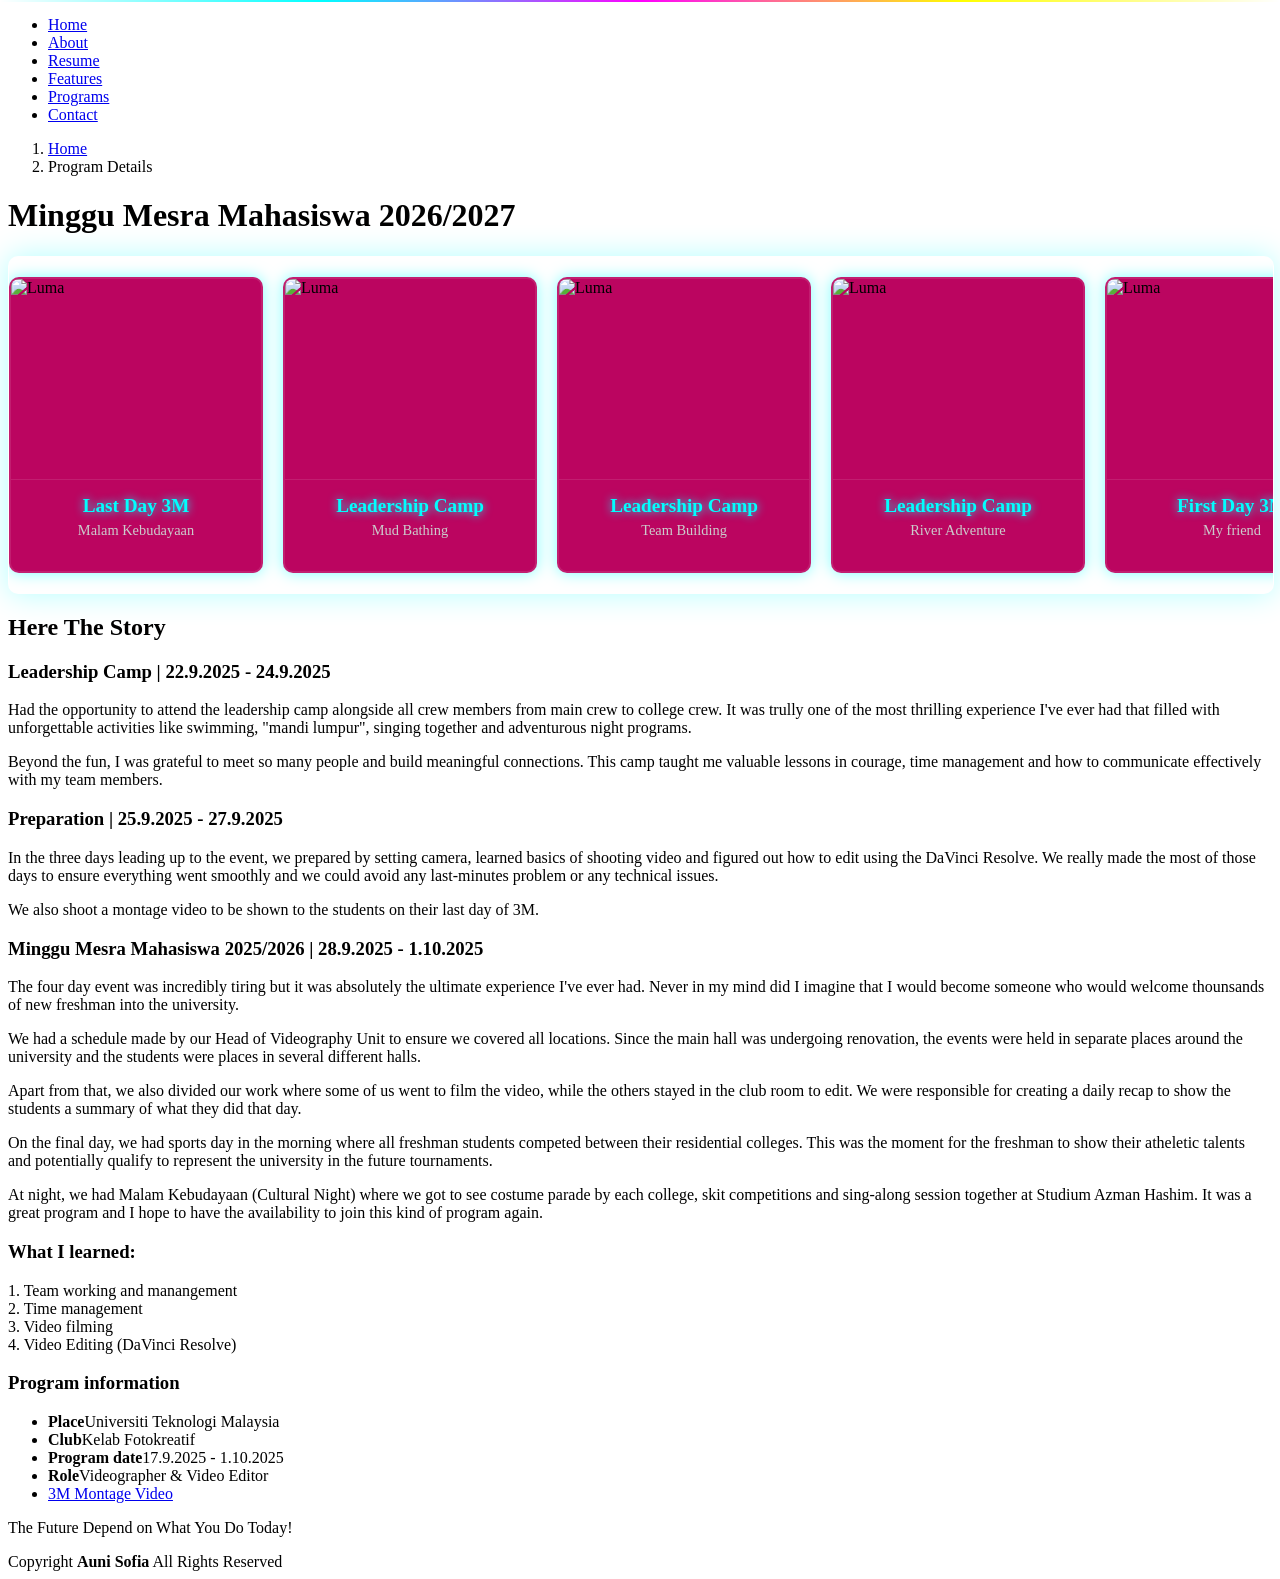
==== 3M2526.html @ 7560a404 "Update Portfolio" ====
<!DOCTYPE html>
<html lang="en">

<head>
  <meta charset="utf-8">
  <meta content="width=device-width, initial-scale=1.0" name="viewport">
  <title>Minggu Mesra Mahasiswa 2025/2026</title>
  <meta content="" name="description">
  <meta content="" name="keywords">

  <!-- Favicons -->
  <link href="assets/img/duckfavicon.png" rel="icon">
  <link href="assets/img/apple-touch-icon.png" rel="apple-touch-icon">

  <!-- Fonts -->
  <link href="https://fonts.googleapis.com" rel="preconnect">
  <link href="https://fonts.gstatic.com" rel="preconnect" crossorigin>
  <link href="https://fonts.googleapis.com/css2?family=Roboto:ital,wght@0,100;0,300;0,400;0,500;0,700;0,900;1,100;1,300;1,400;1,500;1,700;1,900&family=Poppins:ital,wght@0,100;0,200;0,300;0,400;0,500;0,600;0,700;0,800;0,900;1,100;1,200;1,300;1,400;1,500;1,600;1,700;1,800;1,900&family=Raleway:ital,wght@0,100;0,200;0,300;0,400;0,500;0,600;0,700;0,800;0,900;1,100;1,200;1,300;1,400;1,500;1,600;1,700;1,800;1,900&display=swap" rel="stylesheet">

  <!-- Vendor CSS Files -->
  <link href="assets/vendor/bootstrap/css/bootstrap.min.css" rel="stylesheet">
  <link href="assets/vendor/bootstrap-icons/bootstrap-icons.css" rel="stylesheet">
  <link href="assets/vendor/aos/aos.css" rel="stylesheet">
  <link href="assets/vendor/glightbox/css/glightbox.min.css" rel="stylesheet">
  <link href="assets/vendor/swiper/swiper-bundle.min.css" rel="stylesheet">

  <!-- Main CSS File -->
  <link href="assets/css/main.css" rel="stylesheet">

  <!-- =======================================================
  * Template Name: MyResume
  * Template URL: https://bootstrapmade.com/free-html-bootstrap-template-my-resume/
  * Updated: Jun 29 2024 with Bootstrap v5.3.3
  * Author: BootstrapMade.com
  * License: https://bootstrapmade.com/license/
  ======================================================== -->
</head>

<body class="portfolio-details-page">

  <header id="header" class="header d-flex flex-column justify-content-center">

    <i class="header-toggle d-xl-none bi bi-list"></i>

    <nav id="navmenu" class="navmenu">
      <ul>
        <li><a href="index.html"><i class="bi bi-house navicon"></i><span>Home</span></a></li>
        <li><a href="index.html"><i class="bi bi-person navicon"></i><span>About</span></a></li>
        <li><a href="index.html"><i class="bi bi-file-earmark-text navicon"></i><span>Resume</span></a></li>
        <li><a href="index.html"><i class="bi bi-images navicon"></i><span>Features</span></a></li>
        <li><a href="index.html"><i class="bi bi-hdd-stack navicon"></i><span>Programs</span></a></li>
        <li><a href="index.html"><i class="bi bi-envelope navicon"></i><span>Contact</span></a></li>
      </ul>
    </nav>

  </header>

  <main class="main">

    <!-- Page Title -->
    <div class="page-title" data-aos="fade">
      <div class="container">
        <nav class="breadcrumbs">
          <ol>
            <li><a href="index.html">Home</a></li>
            <li class="current">Program Details</li>
          </ol>
        </nav>
        <h1>Minggu Mesra Mahasiswa 2026/2027</h1>
      </div>
    </div><!-- End Page Title -->

    <!-- Portfolio Details Section -->
    <section id="portfolio-details" class="portfolio-details section">

      <div class="container" data-aos="fade-up">

        <div class="led-moving-gallery">
  <div class="led-track">
    <!-- Gambar akan berulang-ulang -->
    <div class="led-slide">
      <img src="assets/img/3m1.jpg" alt="Luma">
      <div class="led-caption">
        <h4>Last Day 3M</h4>
        <p>Malam Kebudayaan</p>
      </div>
    </div>

    <div class="led-slide">
      <img src="assets/img/3m2.jpg" alt="Luma">
      <div class="led-caption">
        <h4>Leadership Camp</h4>
        <p>Mud Bathing</p>
      </div>
    </div>

    <div class="led-slide">
      <img src="assets/img/3m3.jpg" alt="Luma">
      <div class="led-caption">
        <h4>Leadership Camp</h4>
        <p>Team Building</p>
      </div>
    </div>

    <div class="led-slide">
      <img src="assets/img/3m4.jpg" alt="Luma">
      <div class="led-caption">
        <h4>Leadership Camp</h4>
        <p>River Adventure</p>
      </div>
    </div>

    <div class="led-slide">
      <img src="assets/img/3m5.jpg" alt="Luma">
      <div class="led-caption">
        <h4>First Day 3M</h4>
        <p>My friend</p>
      </div>
    </div>

    <div class="led-slide">
      <img src="assets/img/3m6.jpg" alt="Luma">
      <div class="led-caption">
        <h4>Second Day 3M</h4>
        <p>Talk in the Lecture Hall</p>
      </div>
    </div>

    <div class="led-slide">
      <img src="assets/img/3m13.jpg" alt="Shell">
      <div class="led-caption">
        <h4>Last Day 3M</h4>
        <p>One with Firzana</p>
      </div>
    </div>

    <div class="led-slide">
      <img src="assets/img/3m8.jpg" alt="Luma">
      <div class="led-caption">
        <h4>Last Day</h4>
        <p>With Crew KFK</p>
      </div>
    </div>

    <div class="led-slide">
      <img src="assets/img/3m9.jpg" alt="Luma">
      <div class="led-caption">
        <h4>Last Day 3M</h4>
        <p>KFK Crew</p>
      </div>
    </div>

    <div class="led-slide">
      <img src="assets/img/3m10.jpg" alt="Luma">
      <div class="led-caption">
        <h4>Last Day 3M</h4>
        <p>Girls Crew</p>
      </div>
    </div>
    
    <div class="led-slide">
      <img src="assets/img/3m11.jpg" alt="Tune box">
      <div class="led-caption">
        <h4>Kelab Fotokreatif</h4>
        <p>3M Crew Members</p>
      </div>
    </div>
    
    <!-- Duplicate untuk infinite effect -->
    <div class="led-slide">
      <img src="assets/img/Auni4.jpg" alt="Luma">
      <div class="led-caption">
        <h4>Luma 100$</h4>
        <p>Typical baby with soft light</p>
      </div>
    </div>
    
    <div class="led-slide">
      <img src="assets/img/portfolio/product-1.jpg" alt="Tune box">
      <div class="led-caption">
        <h4>Tune box 60$</h4>
        <p>Digital mini speaker with a colorful design</p>
      </div>
    </div>
  </div>
</div>

<style>
.led-moving-gallery {
  width: 100%;
  overflow: hidden;
  background: #ffffff;
  padding: 20px 0;
  border-radius: 10px;
  box-shadow: 0 0 30px rgba(0, 255, 255, 0.3);
  border: 1px solid rgba(255, 255, 255, 0.1);
}

.led-track {
  display: flex;
  gap: 20px;
  animation: moveLED 30s linear infinite;
  width: fit-content;
}

.led-track:hover {
  animation-play-state: paused;
}

.led-slide {
  flex: 0 0 250px;
  background: #bb0560;
  border-radius: 10px;
  overflow: hidden;
  border: 2px solid rgba(255, 255, 255, 0.1);
  box-shadow: 0 0 15px rgba(0, 255, 255, 0.5);
  transition: all 0.3s ease;
}

.led-slide:hover {
  border-color: #f5d45d;
  box-shadow: 0 0 30px#f5d45d;
  transform: scale(1.05);
}

.led-slide img {
  width: 100%;
  height: 200px;
  object-fit: cover;
  display: block;
}

.led-caption {
  padding: 15px;
  background: #bb0560(255, 255, 255);
  color: white;
  text-align: center;
  border-top: 1px solid rgba(255, 255, 255, 0.1);
}

.led-caption h4 {
  margin: 0 0 5px 0;
  font-size: 1.2rem;
  color: cyan;
  text-shadow: 0 0 10px cyan;
  font-weight: bold;
}

.led-caption p {
  margin: 0;
  font-size: 0.9rem;
  color: #ccc;
}

/* Animasi bergerak macam LED signboard */
@keyframes moveLED {
  0% {
    transform: translateX(0);
  }
  100% {
    transform: translateX(-50%);
  }
}

/* Optional: Tambah LED background effect */
.led-moving-gallery::before {
  content: '';
  position: absolute;
  top: 0;
  left: 0;
  right: 0;
  height: 2px;
  background: linear-gradient(90deg, 
    transparent, 
    cyan, 
    magenta, 
    yellow, 
    transparent);
  animation: ledLine 2s linear infinite;
}

@keyframes ledLine {
  0% { transform: translateX(-100%); }
  100% { transform: translateX(100%); }
}

/* Responsive */
@media (max-width: 768px) {
  .led-slide {
    flex: 0 0 200px;
  }
  
  .led-slide img {
    height: 150px;
  }
  
  .led-caption h4 {
    font-size: 1rem;
  }
  
  .led-caption p {
    font-size: 0.8rem;
  }
}
</style>

        <div class="row justify-content-between gy-4 mt-4">

          <div class="col-lg-8" data-aos="fade-up">
            <div class="portfolio-description">
              <h2>Here The Story</h2>
              <h3>Leadership Camp | 22.9.2025 - 24.9.2025</h3>
              <p>
                Had the opportunity to attend the leadership camp alongside all crew members from main crew to college crew. It was trully one of the most thrilling
                experience I've ever had that filled with unforgettable activities like swimming, "mandi lumpur", singing together and adventurous night programs.
              </p>
              <p>
                Beyond the fun, I was grateful to meet so many people and build meaningful connections. This camp taught me valuable lessons in courage, time management
                and how to communicate effectively with my team members.
              </p>

              <h3>Preparation | 25.9.2025 - 27.9.2025</h3>
              <p>
                In the three days leading up to the event, we prepared by setting camera, learned basics of shooting video and figured out how to edit using the DaVinci Resolve.
                We really made the most of those days to ensure everything went smoothly and we could avoid any last-minutes problem or any technical issues.
              </p>

              <p>
                We also shoot a montage video to be shown to the students on their last day of 3M.
              </p>

              <h3>Minggu Mesra Mahasiswa 2025/2026 | 28.9.2025 - 1.10.2025</h3>
              <p>
                The four day event was incredibly tiring but it was absolutely the ultimate experience I've ever had. Never in my mind did I imagine that I would become someone who would
                welcome thounsands of new freshman into the university.

              <p>
                We had a schedule made by our Head of Videography Unit to ensure we covered all locations. Since the main hall was undergoing renovation, the events were held in separate places
                around the university and the students were places in several different halls.
              </p>

              <p>
                Apart from that, we also divided our work where some of us went to film the video, while the others stayed in the club room to edit. We were responsible for creating a daily recap 
                to show the students a summary of what they did that day.
              </p>

              <p>
                On the final day, we had sports day in the morning where all freshman students competed between their residential colleges. This was the moment for the freshman to show their atheletic 
                talents and potentially qualify to represent the university in the future tournaments.
              </p>

              <p>
                At night, we had Malam Kebudayaan (Cultural Night) where we got to see costume parade by each college, skit competitions and sing-along session together at Studium Azman Hashim.
                It was a great program and I hope to have the availability to join this kind of program again.
              </p>

              <h3>What I learned:</h3>
              <p>
                1. Team working and manangement<br>
                2. Time management<br>
                3. Video filming<br>
                4. Video Editing (DaVinci Resolve)<br>
              </p>

            </div>
          </div>

          <div class="col-lg-3" data-aos="fade-up" data-aos-delay="100">
            <div class="portfolio-info">
              <h3>Program information</h3>
              <ul>
                <li><strong>Place</strong>Universiti Teknologi Malaysia</li>
                <li><strong>Club</strong>Kelab Fotokreatif</li>
                <li><strong>Program date</strong>17.9.2025 - 1.10.2025</li>
                <li><strong>Role</strong>Videographer & Video Editor</li>
                <li><a href="https://youtu.be/CzvDU-JQU54?si=_xr0Dsc0VwHx9H28" class="btn-visit align-self-start">3M Montage Video</a></li>
              </ul>
            </div>
          </div>

        </div>

      </div>

    </section><!-- /Portfolio Details Section -->

  </main>

  <footer id="footer" class="footer position-relative light-background">
    <div class="container">
      <p>The Future Depend on What You Do Today!</p>
      <div class="social-links d-flex justify-content-center">
        <a href="https://github.com/Aunisofia"><i class="bi bi-github"></i></a>
        <a href="https://www.linkedin.com/in/aunisofia05"><i class="bi bi-linkedin"></i></a>
      </div>
      <div class="container">
        <div class="copyright">
          <span>Copyright</span> <strong class="px-1 sitename">Auni Sofia</strong> <span>All Rights Reserved</span>
        </div>
        <div class="credits">
          <!-- All the links in the footer should remain intact. -->
          <!-- You can delete the links only if you've purchased the pro version. -->
          <!-- Licensing information: https://bootstrapmade.com/license/ -->
          <!-- Purchase the pro version with working PHP/AJAX contact form: [buy-url] -->
          <!-- Designed by <a href="https://bootstrapmade.com/">BootstrapMade</a> Distribuited by <a href="https://themewagon.com">ThemeWagon</a> -->
        </div>
      </div>
    </div>
  </footer>

  <!-- Scroll Top -->
  <a href="#" id="scroll-top" class="scroll-top d-flex align-items-center justify-content-center"><i class="bi bi-arrow-up-short"></i></a>

  <!-- Preloader -->
  <div id="preloader"></div>

  <!-- Vendor JS Files -->
  <script src="assets/vendor/bootstrap/js/bootstrap.bundle.min.js"></script>
  <script src="assets/vendor/php-email-form/validate.js"></script>
  <script src="assets/vendor/aos/aos.js"></script>
  <script src="assets/vendor/typed.js/typed.umd.js"></script>
  <script src="assets/vendor/purecounter/purecounter_vanilla.js"></script>
  <script src="assets/vendor/waypoints/noframework.waypoints.js"></script>
  <script src="assets/vendor/glightbox/js/glightbox.min.js"></script>
  <script src="assets/vendor/imagesloaded/imagesloaded.pkgd.min.js"></script>
  <script src="assets/vendor/isotope-layout/isotope.pkgd.min.js"></script>
  <script src="assets/vendor/swiper/swiper-bundle.min.js"></script>

  <!-- Main JS File -->
  <script src="assets/js/main.js"></script>

</body>

</html>
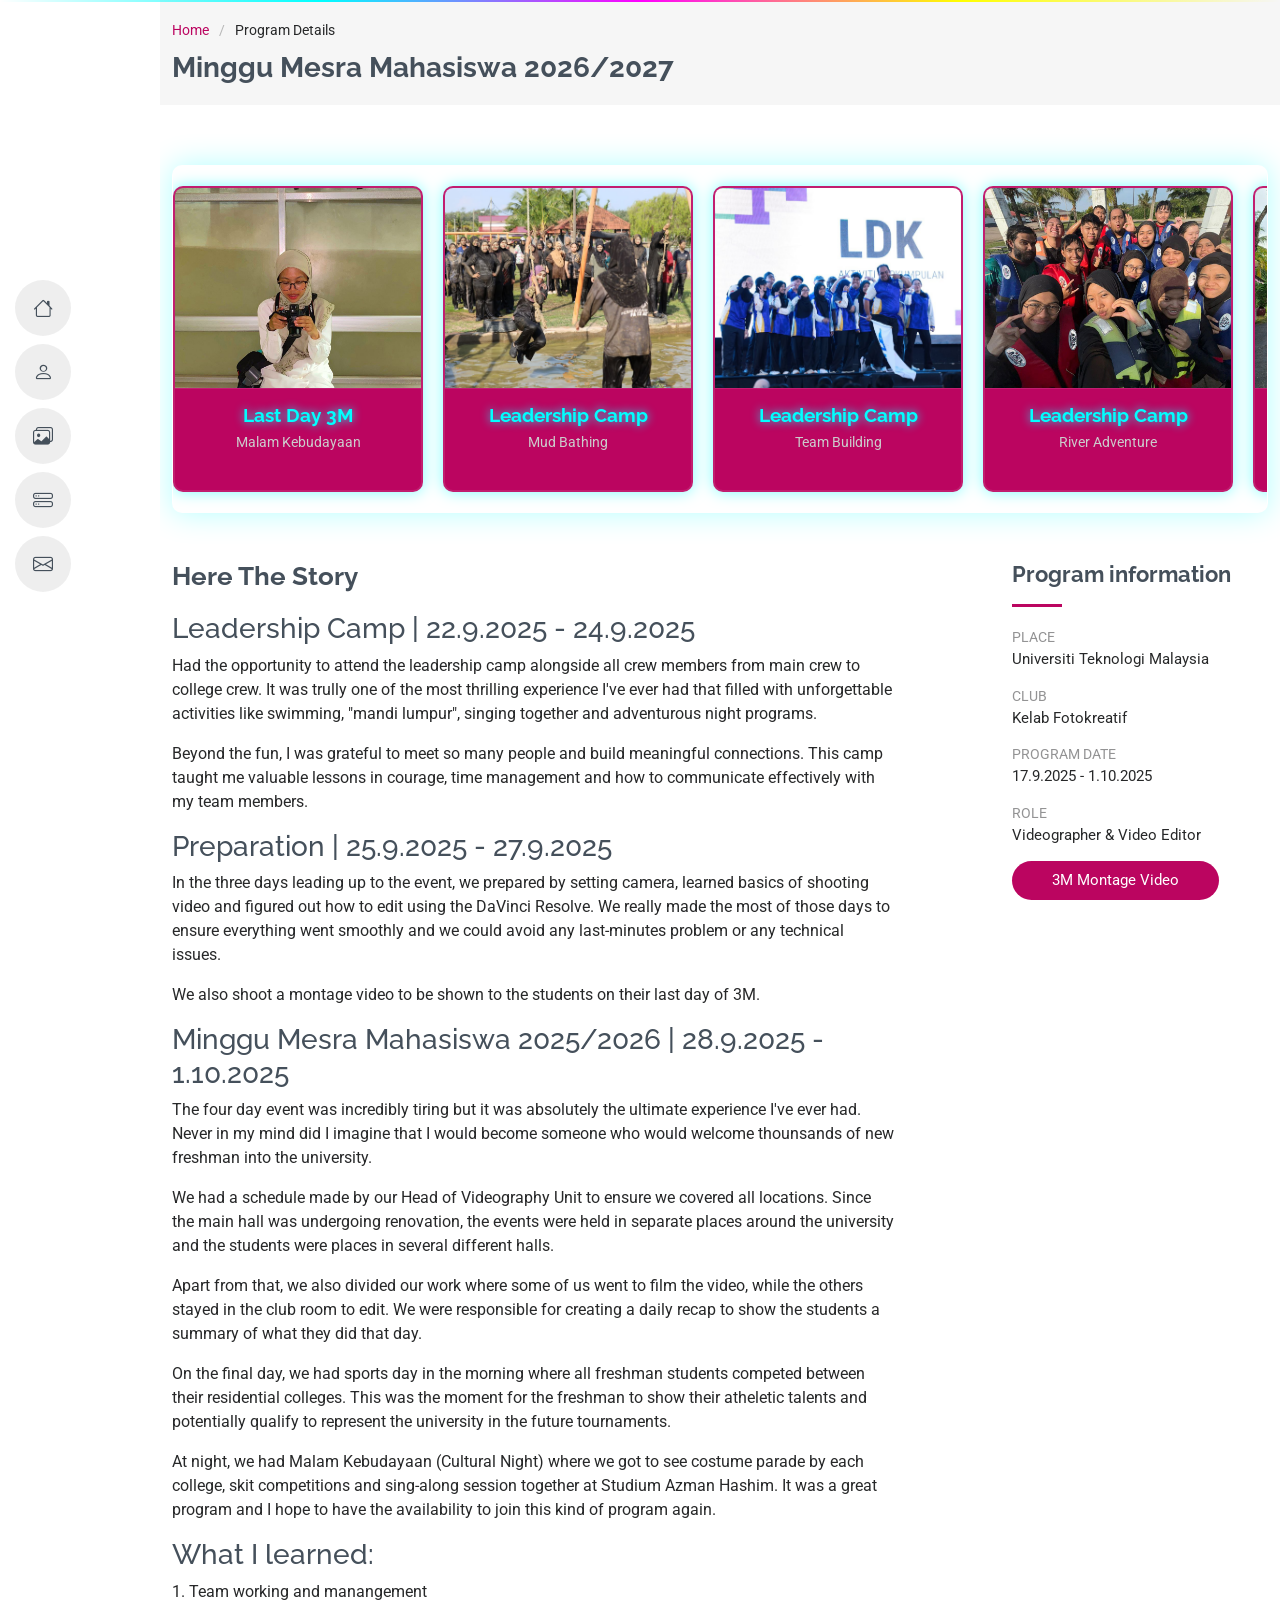
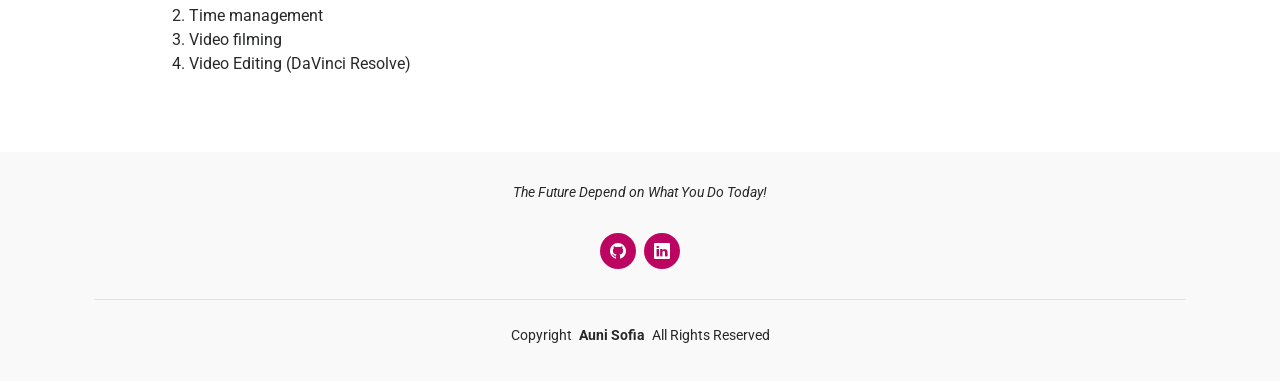
==== commit 1ec27206: "Update 3M2526.html" ====
--- a/3M2526.html
+++ b/3M2526.html
@@ -46,7 +46,9 @@
       <ul>
         <li><a href="index.html"><i class="bi bi-house navicon"></i><span>Home</span></a></li>
         <li><a href="index.html"><i class="bi bi-person navicon"></i><span>About</span></a></li>
-        <li><a href="index.html"><i class="bi bi-file-earmark-text navicon"></i><span>Resume</span></a></li>
+
+        <!-- <li><a href="#resume"><i class="bi bi-file-earmark-text navicon"></i><span>Resume</span></a></li> -->
+
         <li><a href="index.html"><i class="bi bi-images navicon"></i><span>Features</span></a></li>
         <li><a href="index.html"><i class="bi bi-hdd-stack navicon"></i><span>Programs</span></a></li>
         <li><a href="index.html"><i class="bi bi-envelope navicon"></i><span>Contact</span></a></li>
@@ -431,4 +433,4 @@
 
 </body>
 
-</html>+</html>
--- a/assets/css/main.css
+++ b/assets/css/main.css
@@ -0,0 +1,1556 @@
+/**
+* Template Name: MyResume
+* Template URL: https://bootstrapmade.com/free-html-bootstrap-template-my-resume/
+* Updated: Jun 29 2024 with Bootstrap v5.3.3
+* Author: BootstrapMade.com
+* License: https://bootstrapmade.com/license/
+*/
+
+/*--------------------------------------------------------------
+# Font & Color Variables
+# Help: https://bootstrapmade.com/color-system/
+--------------------------------------------------------------*/
+/* Fonts */
+:root {
+  --default-font: "Roboto",  system-ui, -apple-system, "Segoe UI", Roboto, "Helvetica Neue", Arial, "Noto Sans", "Liberation Sans", sans-serif, "Apple Color Emoji", "Segoe UI Emoji", "Segoe UI Symbol", "Noto Color Emoji";
+  --heading-font: "Raleway",  sans-serif;
+  --nav-font: "Poppins",  sans-serif;
+}
+
+/* Global Colors - The following color variables are used throughout the website. Updating them here will change the color scheme of the entire website */
+:root { 
+  --background-color: #ffffff; /* Background color for the entire website, including individual sections */
+  --default-color: #272829; /* Default color used for the majority of the text content across the entire website */
+  --heading-color: #45505b; /* Color for headings, subheadings and title throughout the website */
+  --accent-color: #bb0560; /* Accent color that represents your brand on the website. It's used for buttons, links, and other elements that need to stand out */
+  --surface-color: #ffffff; /* The surface color is used as a background of boxed elements within sections, such as cards, icon boxes, or other elements that require a visual separation from the global background. */
+  --contrast-color: #ffffff; /* Contrast color for text, ensuring readability against backgrounds of accent, heading, or default colors. */
+}
+
+/* Nav Menu Colors - The following color variables are used specifically for the navigation menu. They are separate from the global colors to allow for more customization options */
+:root {
+  --nav-color: #45505b;  /* The default color of the main navmenu links */
+  --nav-hover-color: #bb0560; /* Applied to main navmenu links when they are hovered over or active */
+  --nav-mobile-background-color: #ffffff; /* Used as the background color for mobile navigation menu */
+  --nav-dropdown-background-color: #ffffff; /* Used as the background color for dropdown items that appear when hovering over primary navigation items */
+  --nav-dropdown-color: #212529; /* Used for navigation links of the dropdown items in the navigation menu. */
+  --nav-dropdown-hover-color: #bb0560; /* Similar to --nav-hover-color, this color is applied to dropdown navigation links when they are hovered over. */
+}
+
+/* Color Presets - These classes override global colors when applied to any section or element, providing reuse of the sam color scheme. */
+
+.light-background {
+  --background-color: #f9f9f9;
+  --surface-color: #ffffff;
+}
+
+.dark-background {
+  --background-color: #060606;
+  --default-color: #ffffff;
+  --heading-color: #ffffff;
+  --surface-color: #252525;
+  --contrast-color: #ffffff;
+}
+
+/* Smooth scroll */
+:root {
+  scroll-behavior: smooth;
+}
+
+/*--------------------------------------------------------------
+# General Styling & Shared Classes
+--------------------------------------------------------------*/
+body {
+  color: var(--default-color);
+  background-color: var(--background-color);
+  font-family: var(--default-font);
+}
+
+a {
+  color: var(--accent-color);
+  text-decoration: none;
+  transition: 0.3s;
+}
+
+a:hover {
+  color: color-mix(in srgb, var(--accent-color), transparent 25%);
+  text-decoration: none;
+}
+
+h1,
+h2,
+h3,
+h4,
+h5,
+h6 {
+  color: var(--heading-color);
+  font-family: var(--heading-font);
+}
+
+/* PHP Email Form Messages
+------------------------------*/
+.php-email-form .error-message {
+  display: none;
+  background: #df1529;
+  color: #ffffff;
+  text-align: left;
+  padding: 15px;
+  margin-bottom: 24px;
+  font-weight: 600;
+}
+
+.php-email-form .sent-message {
+  display: none;
+  color: #ffffff;
+  background: #059652;
+  text-align: center;
+  padding: 15px;
+  margin-bottom: 24px;
+  font-weight: 600;
+}
+
+.php-email-form .loading {
+  display: none;
+  background: var(--surface-color);
+  text-align: center;
+  padding: 15px;
+  margin-bottom: 24px;
+}
+
+.php-email-form .loading:before {
+  content: "";
+  display: inline-block;
+  border-radius: 50%;
+  width: 24px;
+  height: 24px;
+  margin: 0 10px -6px 0;
+  border: 3px solid var(--accent-color);
+  border-top-color: var(--surface-color);
+  animation: php-email-form-loading 1s linear infinite;
+}
+
+@keyframes php-email-form-loading {
+  0% {
+    transform: rotate(0deg);
+  }
+
+  100% {
+    transform: rotate(360deg);
+  }
+}
+
+/*--------------------------------------------------------------
+# Global Header
+--------------------------------------------------------------*/
+.header {
+  color: var(--default-color);
+  position: fixed;
+  top: 0;
+  left: 0;
+  bottom: 0;
+  padding: 0 15px;
+  transition: all ease-in-out 0.3s;
+  overflow-y: auto;
+  z-index: 997;
+  min-width: 200px;
+}
+
+@media (max-width: 1199px) {
+  .header {
+    background-color: var(--background-color);
+    border-right: 1px solid color-mix(in srgb, var(--default-color), transparent 90%);
+    width: 300px;
+    left: -100%;
+  }
+}
+
+@media (min-width: 1200px) and (max-width: 1600px) {
+  .header~main {
+    margin-left: 160px;
+  }
+
+  .header~main .hero {
+    margin-left: -160px;
+    width: 100vw;
+  }
+}
+
+.header.header-show {
+  left: 0;
+}
+
+.header .header-toggle {
+  color: var(--contrast-color);
+  background-color: var(--accent-color);
+  font-size: 22px;
+  display: flex;
+  align-items: center;
+  justify-content: center;
+  width: 40px;
+  height: 40px;
+  border-radius: 50%;
+  cursor: pointer;
+  position: fixed;
+  top: 15px;
+  right: 15px;
+  z-index: 9999;
+  transition: background-color 0.3s;
+}
+
+.header .header-toggle:hover {
+  color: var(--contrast-color);
+  background-color: color-mix(in srgb, var(--accent-color) 90%, white 15%);
+}
+
+/*--------------------------------------------------------------
+# Navigation Menu
+--------------------------------------------------------------*/
+.navmenu {
+  padding: 0;
+  z-index: 9997;
+}
+
+.navmenu ul {
+  list-style: none;
+  padding: 0 0 20px 0;
+  margin: 0;
+  width: 140px;
+}
+
+.navmenu a,
+.navmenu a:focus {
+  color: var(--nav-color);
+  font-family: var(--nav-font);
+  display: flex;
+  align-items: center;
+  padding: 10px 18px;
+  margin-bottom: 8px;
+  font-size: 15px;
+  border-radius: 50px;
+  background: color-mix(in srgb, var(--default-color), transparent 92%);
+  height: 56px;
+  width: 100%;
+  overflow: hidden;
+  transition: 0.3s;
+}
+
+.navmenu a i,
+.navmenu a:focus i {
+  font-size: 20px;
+}
+
+.navmenu a span,
+.navmenu a:focus span {
+  padding: 0 5px 0 7px;
+}
+
+@media (min-width: 992px) {
+
+  .navmenu a,
+  .navmenu a:focus {
+    max-width: 56px;
+  }
+
+  .navmenu a span,
+  .navmenu a:focus span {
+    display: none;
+  }
+}
+
+.navmenu a:hover,
+.navmenu .active,
+.navmenu .active:focus,
+.navmenu li:hover>a {
+  color: var(--contrast-color);
+  background: var(--nav-hover-color);
+}
+
+.navmenu a:hover,
+.navmenu li:hover>a {
+  max-width: 100%;
+  color: var(--contrast-color);
+}
+
+.navmenu a:hover span,
+.navmenu li:hover>a span {
+  display: block;
+}
+
+/*--------------------------------------------------------------
+# Global Footer
+--------------------------------------------------------------*/
+.footer {
+  color: var(--default-color);
+  background-color: var(--background-color);
+  font-size: 14px;
+  text-align: center;
+  padding: 30px 0;
+  position: relative;
+}
+
+.footer h3 {
+  font-size: 36px;
+  font-weight: 700;
+  position: relative;
+  padding: 0;
+  margin: 0 0 15px 0;
+}
+
+.footer p {
+  font-size: 15;
+  font-style: italic;
+  padding: 0;
+  margin: 0 0 30px 0;
+}
+
+.footer .social-links {
+  margin: 0 0 30px 0;
+}
+
+.footer .social-links a {
+  font-size: 16px;
+  display: flex;
+  align-items: center;
+  justify-content: center;
+  background: var(--accent-color);
+  color: var(--contrast-color);
+  line-height: 1;
+  margin: 0 4px;
+  border-radius: 50%;
+  text-align: center;
+  width: 36px;
+  height: 36px;
+  transition: 0.3s;
+}
+
+.footer .social-links a:hover {
+  background: color-mix(in srgb, var(--accent-color), transparent 20%);
+  text-decoration: none;
+}
+
+.footer .copyright {
+  padding-top: 25px;
+  border-top: 1px solid color-mix(in srgb, var(--default-color), transparent 90%);
+}
+
+.footer .credits {
+  font-size: 13px;
+  padding-top: 5px;
+}
+
+/*--------------------------------------------------------------
+# Preloader
+--------------------------------------------------------------*/
+#preloader {
+  position: fixed;
+  inset: 0;
+  z-index: 999999;
+  overflow: hidden;
+  background: var(--background-color);
+  transition: all 0.6s ease-out;
+}
+
+#preloader:before {
+  content: "";
+  position: fixed;
+  top: calc(50% - 30px);
+  left: calc(50% - 30px);
+  border: 6px solid #ffffff;
+  border-color: var(--accent-color) transparent var(--accent-color) transparent;
+  border-radius: 50%;
+  width: 60px;
+  height: 60px;
+  animation: animate-preloader 1.5s linear infinite;
+}
+
+@keyframes animate-preloader {
+  0% {
+    transform: rotate(0deg);
+  }
+
+  100% {
+    transform: rotate(360deg);
+  }
+}
+
+/*--------------------------------------------------------------
+# Scroll Top Button
+--------------------------------------------------------------*/
+.scroll-top {
+  position: fixed;
+  visibility: hidden;
+  opacity: 0;
+  right: 15px;
+  bottom: -15px;
+  z-index: 99999;
+  background-color: var(--accent-color);
+  width: 44px;
+  height: 44px;
+  border-radius: 50px;
+  transition: all 0.4s;
+}
+
+.scroll-top i {
+  font-size: 24px;
+  color: var(--contrast-color);
+  line-height: 0;
+}
+
+.scroll-top:hover {
+  background-color: color-mix(in srgb, var(--accent-color), transparent 20%);
+  color: var(--contrast-color);
+}
+
+.scroll-top.active {
+  visibility: visible;
+  opacity: 1;
+  bottom: 15px;
+}
+
+/*--------------------------------------------------------------
+# Disable aos animation delay on mobile devices
+--------------------------------------------------------------*/
+@media screen and (max-width: 768px) {
+  [data-aos-delay] {
+    transition-delay: 0 !important;
+  }
+}
+
+/*--------------------------------------------------------------
+# Global Page Titles & Breadcrumbs
+--------------------------------------------------------------*/
+.page-title {
+  --background-color: color-mix(in srgb, var(--default-color), transparent 96%);
+  color: var(--default-color);
+  background-color: var(--background-color);
+  padding: 20px 0;
+  position: relative;
+}
+
+.page-title h1 {
+  font-size: 28px;
+  font-weight: 700;
+  margin: 0;
+}
+
+.page-title .breadcrumbs ol {
+  display: flex;
+  flex-wrap: wrap;
+  list-style: none;
+  padding: 0 0 10px 0;
+  margin: 0;
+  font-size: 14px;
+  font-weight: 400;
+}
+
+.page-title .breadcrumbs ol li+li {
+  padding-left: 10px;
+}
+
+.page-title .breadcrumbs ol li+li::before {
+  content: "/";
+  display: inline-block;
+  padding-right: 10px;
+  color: color-mix(in srgb, var(--default-color), transparent 70%);
+}
+
+/*--------------------------------------------------------------
+# Global Sections
+--------------------------------------------------------------*/
+section,
+.section {
+  color: var(--default-color);
+  background-color: var(--background-color);
+  padding: 60px 0;
+  overflow: clip;
+}
+
+/*--------------------------------------------------------------
+# Global Section Titles
+--------------------------------------------------------------*/
+.section-title {
+  text-align: center;
+  padding-bottom: 60px;
+  position: relative;
+}
+
+.section-title h2 {
+  font-size: 32px;
+  font-weight: 700;
+  margin-bottom: 20px;
+  padding-bottom: 20px;
+  position: relative;
+}
+
+.section-title h2:before {
+  content: "";
+  position: absolute;
+  display: block;
+  width: 160px;
+  height: 1px;
+  background: color-mix(in srgb, var(--default-color), transparent 60%);
+  left: 0;
+  right: 0;
+  bottom: 1px;
+  margin: auto;
+}
+
+.section-title h2::after {
+  content: "";
+  position: absolute;
+  display: block;
+  width: 60px;
+  height: 3px;
+  background: var(--accent-color);
+  left: 0;
+  right: 0;
+  bottom: 0;
+  margin: auto;
+}
+
+.section-title p {
+  margin-bottom: 0;
+}
+
+/*--------------------------------------------------------------
+# Hero Section
+--------------------------------------------------------------*/
+.hero {
+  width: 100%;
+  min-height: 100vh;
+  position: relative;
+  padding: 80px 0;
+  display: flex;
+  align-items: center;
+  justify-content: center;
+}
+
+.hero img {
+  position: absolute;
+  inset: 0;
+  display: block;
+  width: 100%;
+  height: 100%;
+  object-fit: cover;
+  z-index: 1;
+}
+
+.hero:before {
+  content: "";
+  background: color-mix(in srgb, var(--background-color), transparent 30%);
+  position: absolute;
+  inset: 0;
+  z-index: 2;
+}
+
+.hero .container {
+  position: relative;
+  z-index: 3;
+}
+
+.hero h2 {
+  margin: 0;
+  font-size: 64px;
+  font-weight: 700;
+}
+
+.hero p {
+  margin: 5px 0 0 0;
+  font-size: 26px;
+}
+
+.hero p span {
+  letter-spacing: 1px;
+  border-bottom: 2px solid var(--accent-color);
+}
+
+.hero .social-links {
+  margin-top: 25px;
+}
+
+.hero .social-links a {
+  font-size: 20px;
+  display: inline-block;
+  color: color-mix(in srgb, var(--default-color), transparent 30%);
+  line-height: 1;
+  margin-right: 20px;
+  transition: 0.3s;
+}
+
+.hero .social-links a:hover {
+  color: var(--accent-color);
+}
+
+@media (max-width: 768px) {
+  .hero h2 {
+    font-size: 32px;
+  }
+
+  .hero p {
+    font-size: 20px;
+  }
+}
+
+/*--------------------------------------------------------------
+# About Section
+--------------------------------------------------------------*/
+.about .content h2 {
+  font-weight: 700;
+  font-size: 24px;
+}
+
+.about .content ul {
+  list-style: none;
+  padding: 0;
+}
+
+.about .content ul li {
+  margin-bottom: 20px;
+  display: flex;
+  align-items: center;
+}
+
+.about .content ul strong {
+  margin-right: 10px;
+}
+
+.about .content ul i {
+  font-size: 16px;
+  margin-right: 5px;
+  color: var(--accent-color);
+  line-height: 0;
+}
+
+/*--------------------------------------------------------------
+# Stats Section
+--------------------------------------------------------------*/
+.stats i {
+  background-color: var(--accent-color);
+  color: var(--contrast-color);
+  width: 54px;
+  height: 54px;
+  font-size: 24px;
+  border-radius: 50px;
+  display: inline-flex;
+  align-items: center;
+  justify-content: center;
+  position: relative;
+  z-index: 1;
+}
+
+.stats .stats-item {
+  margin-top: 10px;
+  width: 100%;
+  position: relative;
+  text-align: center;
+  z-index: 0;
+}
+
+.stats .stats-item span {
+  font-size: 36px;
+  display: block;
+  font-weight: 700;
+  color: color-mix(in srgb, var(--default-color), transparent 20%);
+}
+
+.stats .stats-item p {
+  padding: 0;
+  margin: 0;
+  color: color-mix(in srgb, var(--default-color), transparent 50%);
+  font-size: 16px;
+}
+
+/*--------------------------------------------------------------
+# Skills Section
+--------------------------------------------------------------*/
+.skills .progress {
+  height: 60px;
+  display: block;
+  background: none;
+  border-radius: 0;
+}
+
+.skills .progress .skill {
+  color: var(--heading-color);
+  padding: 0;
+  margin: 0 0 6px 0;
+  text-transform: uppercase;
+  display: block;
+  font-weight: 600;
+  font-family: var(--heading-font);
+}
+
+.skills .progress .skill .val {
+  float: right;
+  font-style: normal;
+}
+
+.skills .progress-bar-wrap {
+  background: color-mix(in srgb, var(--default-color), transparent 90%);
+  height: 10px;
+}
+
+.skills .progress-bar {
+  width: 1px;
+  height: 10px;
+  transition: 0.9s;
+  background-color: var(--accent-color);
+}
+
+/*--------------------------------------------------------------
+# Resume Section
+--------------------------------------------------------------*/
+.resume .resume-title {
+  color: var(--heading-color);
+  font-size: 26px;
+  font-weight: 700;
+  margin-top: 20px;
+  margin-bottom: 20px;
+}
+
+.resume .resume-item {
+  padding: 0 0 20px 20px;
+  margin-top: -2px;
+  border-left: 2px solid var(--accent-color);
+  position: relative;
+}
+
+.resume .resume-item h4 {
+  line-height: 18px;
+  font-size: 18px;
+  font-weight: 600;
+  text-transform: uppercase;
+  color: color-mix(in srgb, var(--default-color), transparent 20%);
+  margin-bottom: 10px;
+}
+
+.resume .resume-item h5 {
+  font-size: 16px;
+  padding: 5px 15px;
+  display: inline-block;
+  font-weight: 600;
+  margin-bottom: 10px;
+}
+
+.resume .resume-item ul {
+  padding-left: 20px;
+}
+
+.resume .resume-item ul li {
+  padding-bottom: 10px;
+}
+
+.resume .resume-item:last-child {
+  padding-bottom: 0;
+}
+
+.resume .resume-item::before {
+  content: "";
+  position: absolute;
+  width: 16px;
+  height: 16px;
+  border-radius: 50px;
+  left: -9px;
+  top: 0;
+  background: var(--background-color);
+  border: 2px solid var(--accent-color);
+}
+
+/*--------------------------------------------------------------
+# Portfolio Section
+--------------------------------------------------------------*/
+.portfolio .portfolio-filters {
+  padding: 0;
+  margin: 0 auto 20px auto;
+  list-style: none;
+  text-align: center;
+}
+
+.portfolio .portfolio-filters li {
+  cursor: pointer;
+  display: inline-block;
+  padding: 8px 20px 10px 20px;
+  margin: 0;
+  font-size: 15px;
+  font-weight: 500;
+  line-height: 1;
+  margin-bottom: 5px;
+  border-radius: 50px;
+  transition: all 0.3s ease-in-out;
+  font-family: var(--heading-font);
+}
+
+.portfolio .portfolio-filters li:hover,
+.portfolio .portfolio-filters li.filter-active {
+  color: var(--contrast-color);
+  background-color: var(--accent-color);
+}
+
+.portfolio .portfolio-filters li:first-child {
+  margin-left: 0;
+}
+
+.portfolio .portfolio-filters li:last-child {
+  margin-right: 0;
+}
+
+@media (max-width: 575px) {
+  .portfolio .portfolio-filters li {
+    font-size: 14px;
+    margin: 0 0 10px 0;
+  }
+}
+
+.portfolio .portfolio-item {
+  position: relative;
+  overflow: hidden;
+}
+
+.portfolio .portfolio-item .portfolio-info {
+  opacity: 0;
+  position: absolute;
+  left: 12px;
+  right: 12px;
+  bottom: -100%;
+  z-index: 3;
+  transition: all ease-in-out 0.5s;
+  background: color-mix(in srgb, var(--background-color), transparent 10%);
+  padding: 15px;
+}
+
+.portfolio .portfolio-item .portfolio-info h4 {
+  font-size: 18px;
+  font-weight: 600;
+  padding-right: 50px;
+}
+
+.portfolio .portfolio-item .portfolio-info p {
+  color: color-mix(in srgb, var(--default-color), transparent 30%);
+  font-size: 14px;
+  margin-bottom: 0;
+  padding-right: 50px;
+}
+
+.portfolio .portfolio-item .portfolio-info .preview-link,
+.portfolio .portfolio-item .portfolio-info .details-link {
+  position: absolute;
+  right: 50px;
+  font-size: 24px;
+  top: calc(50% - 14px);
+  color: color-mix(in srgb, var(--default-color), transparent 30%);
+  transition: 0.3s;
+  line-height: 0;
+}
+
+.portfolio .portfolio-item .portfolio-info .preview-link:hover,
+.portfolio .portfolio-item .portfolio-info .details-link:hover {
+  color: var(--accent-color);
+}
+
+.portfolio .portfolio-item .portfolio-info .details-link {
+  right: 14px;
+  font-size: 28px;
+}
+
+.portfolio .portfolio-item:hover .portfolio-info {
+  opacity: 1;
+  bottom: 0;
+}
+
+/*--------------------------------------------------------------
+# Services Section
+--------------------------------------------------------------*/
+.services .service-item {
+  background-color: var(--surface-color);
+  box-shadow: 0px 5px 90px 0px rgba(0, 0, 0, 0.1);
+  height: 100%;
+  padding: 60px 30px;
+  text-align: center;
+  transition: 0.3s;
+  border-radius: 5px;
+}
+
+.services .service-item .icon {
+  margin: 0 auto;
+  width: 100px;
+  height: 100px;
+  display: flex;
+  align-items: center;
+  justify-content: center;
+  transition: ease-in-out 0.3s;
+  position: relative;
+}
+
+.services .service-item .icon i {
+  font-size: 36px;
+  transition: 0.5s;
+  position: relative;
+}
+
+.services .service-item .icon svg {
+  position: absolute;
+  top: 0;
+  left: 0;
+}
+
+.services .service-item .icon svg path {
+  transition: 0.5s;
+  fill: color-mix(in srgb, var(--default-color), transparent 95%);
+}
+
+.services .service-item h3 {
+  font-weight: 700;
+  margin: 10px 0 15px 0;
+  font-size: 22px;
+}
+
+.services .service-item p {
+  line-height: 24px;
+  font-size: 14px;
+  margin-bottom: 0;
+}
+
+.services .service-item:hover {
+  box-shadow: 0px 5px 35px 0px rgba(0, 0, 0, 0.1);
+}
+
+.services .service-item.item-cyan i {
+  color: #0dcaf0;
+}
+
+.services .service-item.item-cyan:hover .icon i {
+  color: #fff;
+}
+
+.services .service-item.item-cyan:hover .icon path {
+  fill: #0dcaf0;
+}
+
+.services .service-item.item-orange i {
+  color: #fd7e14;
+}
+
+.services .service-item.item-orange:hover .icon i {
+  color: #fff;
+}
+
+.services .service-item.item-orange:hover .icon path {
+  fill: #fd7e14;
+}
+
+.services .service-item.item-teal i {
+  color: #20c997;
+}
+
+.services .service-item.item-teal:hover .icon i {
+  color: #fff;
+}
+
+.services .service-item.item-teal:hover .icon path {
+  fill: #20c997;
+}
+
+.services .service-item.item-red i {
+  color: #df1529;
+}
+
+.services .service-item.item-red:hover .icon i {
+  color: #fff;
+}
+
+.services .service-item.item-red:hover .icon path {
+  fill: #df1529;
+}
+
+.services .service-item.item-indigo i {
+  color: #6610f2;
+}
+
+.services .service-item.item-indigo:hover .icon i {
+  color: #fff;
+}
+
+.services .service-item.item-indigo:hover .icon path {
+  fill: #6610f2;
+}
+
+.services .service-item.item-pink i {
+  color: #f3268c;
+}
+
+.services .service-item.item-pink:hover .icon i {
+  color: #fff;
+}
+
+.services .service-item.item-pink:hover .icon path {
+  fill: #f3268c;
+}
+
+/*--------------------------------------------------------------
+# Testimonials Section
+--------------------------------------------------------------*/
+.testimonials .testimonials-carousel,
+.testimonials .testimonials-slider {
+  overflow: hidden;
+}
+
+.testimonials .testimonial-item .testimonial-content {
+  border-left: 3px solid var(--accent-color);
+  padding-left: 30px;
+}
+
+.testimonials .testimonial-item .testimonial-img {
+  border-radius: 50%;
+  border: 4px solid var(--background-color);
+  margin: 0 auto;
+}
+
+.testimonials .testimonial-item h3 {
+  font-size: 20px;
+  font-weight: bold;
+  margin: 10px 0 5px 0;
+}
+
+.testimonials .testimonial-item h4 {
+  font-size: 14px;
+  color: color-mix(in srgb, var(--default-color), transparent 40%);
+  margin: 0 0 10px 0;
+}
+
+.testimonials .testimonial-item .stars i {
+  color: #ffc107;
+  margin: 0 1px;
+}
+
+.testimonials .testimonial-item .quote-icon-left,
+.testimonials .testimonial-item .quote-icon-right {
+  color: color-mix(in srgb, var(--accent-color), transparent 50%);
+  font-size: 26px;
+  line-height: 0;
+}
+
+.testimonials .testimonial-item .quote-icon-left {
+  display: inline-block;
+  left: -5px;
+  position: relative;
+}
+
+.testimonials .testimonial-item .quote-icon-right {
+  display: inline-block;
+  right: -5px;
+  position: relative;
+  top: 10px;
+  transform: scale(-1, -1);
+}
+
+.testimonials .testimonial-item p {
+  font-style: italic;
+}
+
+.testimonials .swiper-wrapper {
+  height: auto;
+}
+
+.testimonials .swiper-pagination {
+  margin-top: 30px;
+  position: relative;
+}
+
+.testimonials .swiper-pagination .swiper-pagination-bullet {
+  width: 12px;
+  height: 12px;
+  background-color: color-mix(in srgb, var(--default-color), transparent 85%);
+  opacity: 1;
+}
+
+.testimonials .swiper-pagination .swiper-pagination-bullet-active {
+  background-color: var(--accent-color);
+}
+
+/*--------------------------------------------------------------
+# Contact Section
+--------------------------------------------------------------*/
+.contact .info-item+.info-item {
+  margin-top: 40px;
+}
+
+.contact .info-item i {
+  color: var(--accent-color);
+  background: color-mix(in srgb, var(--accent-color), transparent 92%);
+  font-size: 20px;
+  width: 44px;
+  height: 44px;
+  display: flex;
+  justify-content: center;
+  align-items: center;
+  border-radius: 50px;
+  transition: all 0.3s ease-in-out;
+  margin-right: 15px;
+}
+
+.contact .info-item h3 {
+  padding: 0;
+  font-size: 18px;
+  font-weight: 700;
+  margin-bottom: 5px;
+}
+
+.contact .info-item p {
+  padding: 0;
+  margin-bottom: 0;
+  font-size: 14px;
+}
+
+.contact .info-item:hover i {
+  background: var(--accent-color);
+  color: var(--contrast-color);
+}
+
+.contact .php-email-form {
+  height: 100%;
+}
+
+.contact .php-email-form input[type=text],
+.contact .php-email-form input[type=email],
+.contact .php-email-form textarea {
+  font-size: 14px;
+  padding: 10px 15px;
+  box-shadow: none;
+  border-radius: 0;
+  color: var(--default-color);
+  background-color: color-mix(in srgb, var(--background-color), transparent 50%);
+  border-color: color-mix(in srgb, var(--default-color), transparent 80%);
+}
+
+.contact .php-email-form input[type=text]:focus,
+.contact .php-email-form input[type=email]:focus,
+.contact .php-email-form textarea:focus {
+  border-color: var(--accent-color);
+}
+
+.contact .php-email-form input[type=text]::placeholder,
+.contact .php-email-form input[type=email]::placeholder,
+.contact .php-email-form textarea::placeholder {
+  color: color-mix(in srgb, var(--default-color), transparent 70%);
+}
+
+.contact .php-email-form button[type=submit] {
+  color: var(--contrast-color);
+  background: var(--accent-color);
+  border: 0;
+  padding: 10px 30px;
+  transition: 0.4s;
+  border-radius: 50px;
+}
+
+.contact .php-email-form button[type=submit]:hover {
+  background: color-mix(in srgb, var(--accent-color), transparent 25%);
+}
+
+/*--------------------------------------------------------------
+# Portfolio Details Section
+--------------------------------------------------------------*/
+.portfolio-details .portfolio-details-slider {
+  width: 100%;
+  max-width: 500px;  /* Adjust this to control square size */
+  margin: 0 auto;    /* Center the slider */
+}
+
+.portfolio-details .portfolio-details-slider img {
+  width: 100%;
+  height: auto;
+  aspect-ratio: 1 / 1;  /* Makes it square */
+  object-fit: contain;   /* Shows entire image without cropping */
+  background-color: #f5f5f5;  /* Optional: background for empty space */
+}
+
+.portfolio-details .swiper-button-prev,
+.portfolio-details .swiper-button-next {
+  width: 48px;
+  height: 48px;
+}
+
+.portfolio-details .swiper-button-prev:after,
+.portfolio-details .swiper-button-next:after {
+  color: rgba(255, 255, 255, 0.8);
+  background-color: rgba(0, 0, 0, 0.15);
+  font-size: 24px;
+  border-radius: 50%;
+  width: 48px;
+  height: 48px;
+  display: flex;
+  align-items: center;
+  justify-content: center;
+  transition: 0.3s;
+}
+
+.portfolio-details .swiper-button-prev:hover:after,
+.portfolio-details .swiper-button-next:hover:after {
+  background-color: rgba(0, 0, 0, 0.3);
+}
+
+@media (max-width: 575px) {
+
+  .portfolio-details .swiper-button-prev,
+  .portfolio-details .swiper-button-next {
+    display: none;
+  }
+}
+
+.portfolio-details .swiper-pagination {
+  margin-top: 20px;
+  position: relative;
+}
+
+.portfolio-details .swiper-pagination .swiper-pagination-bullet {
+  width: 10px;
+  height: 10px;
+  background-color: color-mix(in srgb, var(--default-color), transparent 85%);
+  opacity: 1;
+}
+
+.portfolio-details .swiper-pagination .swiper-pagination-bullet-active {
+  background-color: var(--accent-color);
+}
+
+.portfolio-details .portfolio-info h3 {
+  font-size: 22px;
+  font-weight: 700;
+  margin-bottom: 20px;
+  padding-bottom: 20px;
+  position: relative;
+}
+
+.portfolio-details .portfolio-info h3:after {
+  content: "";
+  position: absolute;
+  display: block;
+  width: 50px;
+  height: 3px;
+  background: var(--accent-color);
+  left: 0;
+  bottom: 0;
+}
+
+.portfolio-details .portfolio-info ul {
+  list-style: none;
+  padding: 0;
+  font-size: 15px;
+}
+
+.portfolio-details .portfolio-info ul li {
+  display: flex;
+  flex-direction: column;
+  padding-bottom: 15px;
+}
+
+.portfolio-details .portfolio-info ul strong {
+  text-transform: uppercase;
+  font-weight: 400;
+  color: color-mix(in srgb, var(--default-color), transparent 50%);
+  font-size: 14px;
+}
+
+.portfolio-details .portfolio-info .btn-visit {
+  padding: 8px 40px;
+  background: var(--accent-color);
+  color: var(--contrast-color);
+  border-radius: 50px;
+  transition: 0.3s;
+}
+
+.portfolio-details .portfolio-info .btn-visit:hover {
+  background: color-mix(in srgb, var(--accent-color), transparent 20%);
+}
+
+.portfolio-details .portfolio-description h2 {
+  font-size: 26px;
+  font-weight: 700;
+  margin-bottom: 20px;
+}
+
+.portfolio-details .portfolio-description p {
+  padding: 0;
+}
+
+.portfolio-details .portfolio-description .testimonial-item {
+  padding: 30px 30px 0 30px;
+  position: relative;
+  background: color-mix(in srgb, var(--default-color), transparent 97%);
+  margin-bottom: 50px;
+}
+
+.portfolio-details .portfolio-description .testimonial-item .testimonial-img {
+  width: 90px;
+  border-radius: 50px;
+  border: 6px solid var(--background-color);
+  float: left;
+  margin: 0 10px 0 0;
+}
+
+.portfolio-details .portfolio-description .testimonial-item h3 {
+  font-size: 18px;
+  font-weight: bold;
+  margin: 15px 0 5px 0;
+  padding-top: 20px;
+}
+
+.portfolio-details .portfolio-description .testimonial-item h4 {
+  font-size: 14px;
+  color: #6c757d;
+  margin: 0;
+}
+
+.portfolio-details .portfolio-description .testimonial-item .quote-icon-left,
+.portfolio-details .portfolio-description .testimonial-item .quote-icon-right {
+  color: color-mix(in srgb, var(--accent-color), transparent 50%);
+  font-size: 26px;
+  line-height: 0;
+}
+
+.portfolio-details .portfolio-description .testimonial-item .quote-icon-left {
+  display: inline-block;
+  left: -5px;
+  position: relative;
+}
+
+.portfolio-details .portfolio-description .testimonial-item .quote-icon-right {
+  display: inline-block;
+  right: -5px;
+  position: relative;
+  top: 10px;
+  transform: scale(-1, -1);
+}
+
+.portfolio-details .portfolio-description .testimonial-item p {
+  font-style: italic;
+  margin: 0 0 15px 0 0 0;
+  padding: 0;
+}
+
+/*--------------------------------------------------------------
+# Service Details Section
+--------------------------------------------------------------*/
+.service-details .service-box {
+  padding: 20px;
+  box-shadow: 0px 2px 20px rgba(0, 0, 0, 0.1);
+}
+
+.service-details .service-box+.service-box {
+  margin-top: 30px;
+}
+
+.service-details .service-box h4 {
+  font-size: 20px;
+  font-weight: 700;
+  border-bottom: 2px solid color-mix(in srgb, var(--default-color), transparent 92%);
+  padding-bottom: 15px;
+  margin-bottom: 15px;
+}
+
+.service-details .services-list a {
+  color: color-mix(in srgb, var(--default-color), transparent 20%);
+  background-color: color-mix(in srgb, var(--default-color), transparent 96%);
+  display: flex;
+  align-items: center;
+  padding: 12px 15px;
+  margin-top: 15px;
+  transition: 0.3s;
+}
+
+.service-details .services-list a:first-child {
+  margin-top: 0;
+}
+
+.service-details .services-list a i {
+  font-size: 16px;
+  margin-right: 8px;
+  color: var(--accent-color);
+}
+
+.service-details .services-list a.active {
+  color: var(--contrast-color);
+  background-color: var(--accent-color);
+}
+
+.service-details .services-list a.active i {
+  color: var(--contrast-color);
+}
+
+.service-details .services-list a:hover {
+  background-color: color-mix(in srgb, var(--accent-color), transparent 95%);
+  color: var(--accent-color);
+}
+
+.service-details .download-catalog a {
+  color: var(--default-color);
+  display: flex;
+  align-items: center;
+  padding: 10px 0;
+  transition: 0.3s;
+  border-top: 1px solid color-mix(in srgb, var(--default-color), transparent 90%);
+}
+
+.service-details .download-catalog a:first-child {
+  border-top: 0;
+  padding-top: 0;
+}
+
+.service-details .download-catalog a:last-child {
+  padding-bottom: 0;
+}
+
+.service-details .download-catalog a i {
+  font-size: 24px;
+  margin-right: 8px;
+  color: var(--accent-color);
+}
+
+.service-details .download-catalog a:hover {
+  color: var(--accent-color);
+}
+
+.service-details .help-box {
+  background-color: var(--accent-color);
+  color: var(--contrast-color);
+  margin-top: 30px;
+  padding: 30px 15px;
+}
+
+.service-details .help-box .help-icon {
+  font-size: 48px;
+}
+
+.service-details .help-box h4,
+.service-details .help-box a {
+  color: var(--contrast-color);
+}
+
+.service-details .services-img {
+  margin-bottom: 20px;
+}
+
+.service-details h3 {
+  font-size: 26px;
+  font-weight: 700;
+}
+
+.service-details p {
+  font-size: 15px;
+}
+
+.service-details ul {
+  list-style: none;
+  padding: 0;
+  font-size: 15px;
+}
+
+.service-details ul li {
+  padding: 5px 0;
+  display: flex;
+  align-items: center;
+}
+
+.service-details ul i {
+  font-size: 20px;
+  margin-right: 8px;
+  color: var(--accent-color);
+}
+
+/*--------------------------------------------------------------
+Polaroid Stack
+--------------------------------------------------------------*/
+.polaroid-stack {
+  position: relative;
+  width: 300px;
+  height: 350px;
+  margin: auto;
+}
+
+.polaroid {
+  position: absolute;
+  background: #f5d45d;
+  padding: 12px 12px 30px 12px;
+  box-shadow: 0 4px 8px rgba(0,0,0,0.2);
+  border: 1px solid #bb0560;
+  transition: all 0.3s ease;
+  width: 250px;
+}
+
+.polaroid img {
+  width: 100%;
+  height: auto;
+  display: block;
+  border: 1px solid #ddd;
+}
+
+.polaroid-caption {
+  text-align: center;
+  font-family: 'Courier New', monospace;
+  font-size: 14px;
+  margin-top: 50px;
+  color: #333;
+}
+
+/* Stack positions */
+.polaroid-1 {
+  top: 0;
+  left: 0;
+  transform: rotate(-5deg);
+  z-index: 3;
+}
+
+.polaroid-2 {
+  top: 15px;
+  left: 20px;
+  transform: rotate(3deg);
+  z-index: 2;
+}
+
+.polaroid-3 {
+  top: 30px;
+  left: 5px;
+  transform: rotate(-2deg);
+  z-index: 1;
+}
+
+/* Paperclip */
+.paperclip {
+  position: absolute;
+  top: 20px;
+  right: 40px;
+  width: 30px;
+  height: 30px;
+  border: 3px solid #999;
+  border-radius: 50% 50% 0 0;
+  border-bottom: none;
+  transform: rotate(15deg);
+  z-index: 10;
+}
+
+.paperclip::before {
+  content: '';
+  position: absolute;
+  top: 5px;
+  left: -5px;
+  width: 15px;
+  height: 20px;
+  border: 3px solid #999;
+  border-radius: 50%;
+  border-right: none;
+  transform: rotate(-20deg);
+}
+
+/* Hover effect - optional */
+.polaroid:hover {
+  transform: scale(1.02) rotate(0deg);
+  z-index: 10;
+  box-shadow: 0 8px 16px rgba(0,0,0,0.3);
+}
+
+/*--------------------------------------------------------------
+# Starter Section Section
+--------------------------------------------------------------*/
+.starter-section {
+  /* Add your styles here */
+}
